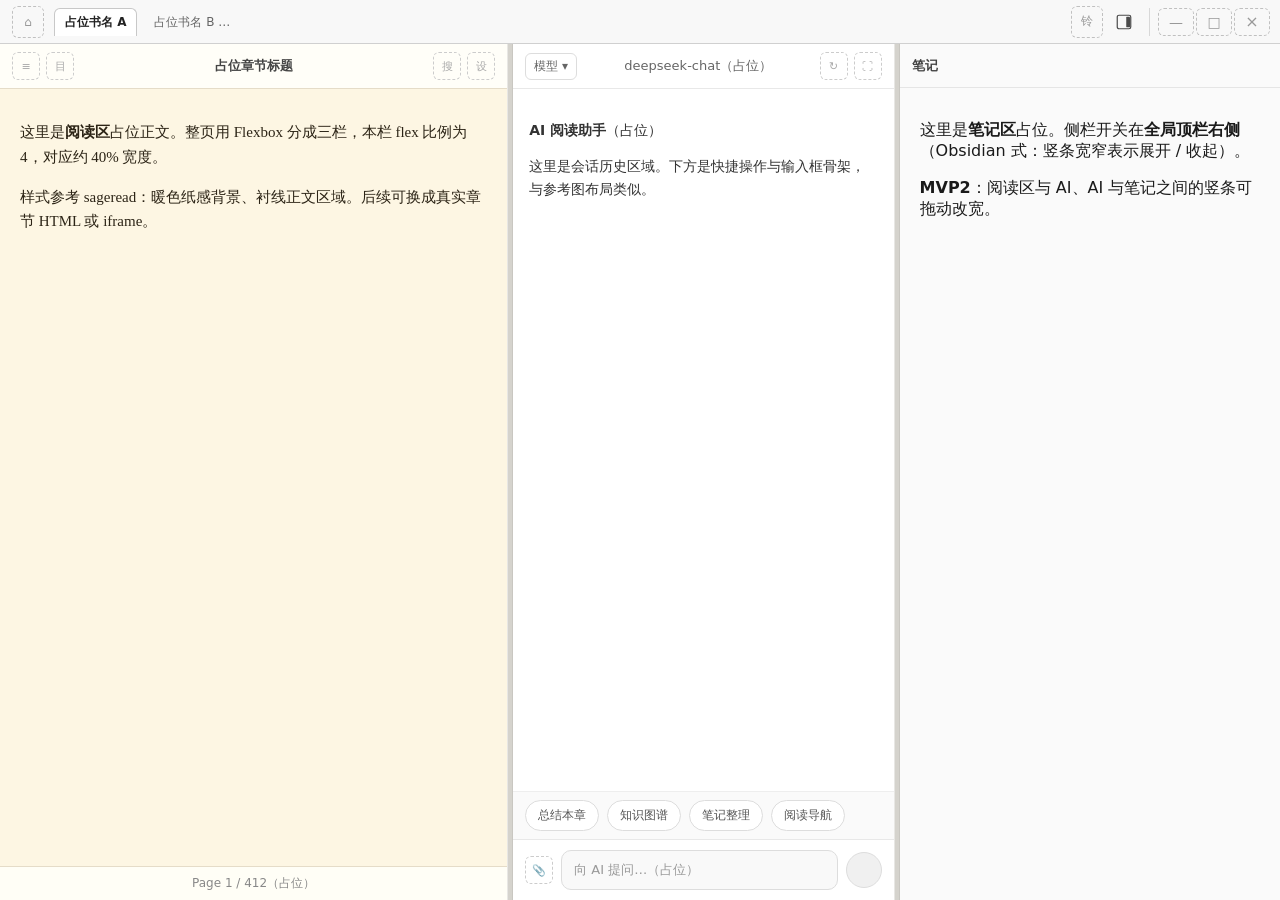
==== reader-layout/index.html @ 7794c961 "完成阅读器三栏布局 reader-layout（含笔记区收缩+三栏布局拖拽调整栏宽功能）" ====
<!doctype html>
<html lang="zh-CN">
<head>
  <meta charset="UTF-8">
  <meta name="viewport" content="width=device-width, initial-scale=1">
  <title>阅读器布局 · MVP2</title>
  <link rel="stylesheet" href="style.css">
</head>
<body>
  <header class="app-topbar" role="banner">
    <div class="app-topbar__left">
      <span class="app-topbar__icon-slot" title="回首页（占位）">⌂</span>
      <nav class="app-topbar__tabs" aria-label="书籍标签（占位）">
        <span class="app-topbar__tab app-topbar__tab--active">占位书名 A</span>
        <span class="app-topbar__tab">占位书名 B …</span>
      </nav>
    </div>
    <div class="app-topbar__right">
      <span class="app-topbar__icon-slot" title="通知（占位）">铃</span>
      <button
        type="button"
        class="topbar-icon-btn topbar-notes-toggle"
        id="btnNotesToggle"
        aria-expanded="true"
        aria-controls="notesPanel"
        aria-label="收起笔记区"
        title="切换笔记侧栏"
      >
        <svg class="notes-toggle-svg" viewBox="0 0 18 18" width="18" height="18" aria-hidden="true">
          <rect class="notes-toggle-frame" x="2.25" y="2.25" width="13.5" height="13.5" rx="1.75" />
          <rect class="notes-toggle-bar" x="11.25" y="3.75" width="3.75" height="10.5" rx="0.45" />
        </svg>
      </button>
      <span class="app-topbar__win" aria-hidden="true">
        <span class="app-topbar__icon-slot app-topbar__icon-slot--win" title="最小化（占位）">—</span>
        <span class="app-topbar__icon-slot app-topbar__icon-slot--win" title="最大化（占位）">□</span>
        <span class="app-topbar__icon-slot app-topbar__icon-slot--win app-topbar__icon-slot--close" title="关闭（占位）">×</span>
      </span>
    </div>
  </header>

  <div class="reader-shell" id="readerShell">
    <section class="panel panel--reader" id="panelReader" aria-label="阅读区">
      <header class="panel__toolbar">
        <div class="toolbar__icons" aria-hidden="true">
          <span class="toolbar__icon-slot">≡</span>
          <span class="toolbar__icon-slot">目</span>
        </div>
        <span class="toolbar__title">占位章节标题</span>
        <div class="toolbar__actions">
          <span class="toolbar__icon-slot">搜</span>
          <span class="toolbar__icon-slot">设</span>
        </div>
      </header>
      <div class="panel__body">
        <p>这里是<strong>阅读区</strong>占位正文。整页用 Flexbox 分成三栏，本栏 flex 比例为 4，对应约 40% 宽度。</p>
        <p>样式参考 sageread：暖色纸感背景、衬线正文区域。后续可换成真实章节 HTML 或 iframe。</p>
      </div>
      <footer class="panel__footer">Page 1 / 412（占位）</footer>
    </section>

    <div
      class="split-gutter"
      id="gutterReaderAi"
      role="separator"
      aria-orientation="vertical"
      aria-label="拖动调整阅读区与 AI 区宽度"
      title="拖动调整阅读区与 AI 区宽度"
    ></div>

    <section class="panel panel--ai" id="panelAi" aria-label="AI 问答区">
      <header class="panel__toolbar">
        <span class="ai-model-badge">模型 ▾</span>
        <span class="toolbar__title toolbar__title--muted">deepseek-chat（占位）</span>
        <div class="toolbar__actions">
          <span class="toolbar__icon-slot">↻</span>
          <span class="toolbar__icon-slot">⛶</span>
        </div>
      </header>
      <div class="ai-chat">
        <p><strong>AI 阅读助手</strong>（占位）</p>
        <p>这里是会话历史区域。下方是快捷操作与输入框骨架，与参考图布局类似。</p>
      </div>
      <div class="ai-quick-row">
        <span class="ai-pill">总结本章</span>
        <span class="ai-pill">知识图谱</span>
        <span class="ai-pill">笔记整理</span>
        <span class="ai-pill">阅读导航</span>
      </div>
      <div class="ai-input-row">
        <span class="toolbar__icon-slot ai-input-row__clip">📎</span>
        <div class="ai-input-fake">向 AI 提问…（占位）</div>
        <div class="ai-send-fake" title="发送（占位）"></div>
      </div>
    </section>

    <div
      class="split-gutter"
      id="gutterAiNotes"
      role="separator"
      aria-orientation="vertical"
      aria-label="拖动调整 AI 区与笔记区宽度"
      title="拖动调整 AI 区与笔记区宽度"
    ></div>

    <section class="panel panel--notes" id="notesPanel" aria-label="笔记区">
      <header class="panel__toolbar">
        <span class="toolbar__title toolbar__title--left">笔记</span>
      </header>
      <div class="panel__body">
        <p>这里是<strong>笔记区</strong>占位。侧栏开关在<strong>全局顶栏右侧</strong>（Obsidian 式：竖条宽窄表示展开 / 收起）。</p>
        <p><strong>MVP2</strong>：阅读区与 AI、AI 与笔记之间的竖条可拖动改宽。</p>
      </div>
    </section>
  </div>

  <script>
    (function () {
      var GUTTER = 6;
      var MIN_R = 200;
      var MIN_A = 180;
      var MIN_N = 180;

      var body = document.body;
      var shell = document.getElementById("readerShell");
      var elReader = document.getElementById("panelReader");
      var elAi = document.getElementById("panelAi");
      var elNotes = document.getElementById("notesPanel");
      var g0 = document.getElementById("gutterReaderAi");
      var g1 = document.getElementById("gutterAiNotes");
      var btn = document.getElementById("btnNotesToggle");

      var f = [0.4, 0.3, 0.3];
      var drag = null;

      function notesCollapsed() {
        return body.classList.contains("notes-collapsed");
      }

      function clamp(v, lo, hi) {
        return Math.min(hi, Math.max(lo, v));
      }

      function usableWidth() {
        if (!shell) return 0;
        var g = notesCollapsed() ? 1 : 2;
        return Math.max(0, shell.clientWidth - g * GUTTER);
      }

      function layoutExpanded(u) {
        var s = f[0] + f[1] + f[2];
        if (s <= 0) s = 1;
        var wR = (u * f[0]) / s;
        var wA = (u * f[1]) / s;
        var wN = (u * f[2]) / s;
        wR = clamp(wR, MIN_R, u - MIN_A - MIN_N);
        wN = clamp(wN, MIN_N, u - MIN_R - MIN_A);
        wA = u - wR - wN;
        if (wA < MIN_A) {
          wA = MIN_A;
          var rem = u - wA;
          var sumRF = f[0] + f[2];
          var r = sumRF > 0 ? f[0] / sumRF : 0.5;
          wR = rem * r;
          wN = rem - wR;
          wR = clamp(wR, MIN_R, rem - MIN_N);
          wN = rem - wR;
        }
        f[0] = wR / u;
        f[1] = wA / u;
        f[2] = wN / u;
        elReader.style.flex = "0 0 " + wR + "px";
        elAi.style.flex = "0 0 " + wA + "px";
        elNotes.style.flex = "0 0 " + wN + "px";
        elNotes.style.minWidth = "";
      }

      function layout() {
        if (!shell || !elReader || !elAi || !elNotes) return;
        var u = usableWidth();
        if (u <= 0) return;

        if (g0) g0.style.flex = "0 0 " + GUTTER + "px";

        if (notesCollapsed()) {
          if (g1) {
            g1.style.display = "none";
            g1.style.flex = "0 0 0px";
          }
          elNotes.style.minWidth = "0";
          var sum = f[0] + f[1];
          var fr = sum > 0 ? f[0] / sum : 4 / 7;
          var wR = u * fr;
          var wA = u - wR;
          wR = clamp(wR, MIN_R, u - MIN_A);
          wA = u - wR;
          f[0] = wR / u;
          f[1] = wA / u;
          elReader.style.flex = "0 0 " + wR + "px";
          elAi.style.flex = "0 0 " + wA + "px";
          elNotes.style.flex = "0 0 0px";
        } else {
          if (g1) g1.style.display = "";
          if (g1) g1.style.flex = "0 0 " + GUTTER + "px";
          layoutExpanded(u);
        }
      }

      function setCollapsed(collapsed) {
        body.classList.toggle("notes-collapsed", collapsed);
        if (btn) {
          btn.setAttribute("aria-expanded", collapsed ? "false" : "true");
          btn.setAttribute("aria-label", collapsed ? "展开笔记区" : "收起笔记区");
          btn.title = collapsed ? "展开笔记侧栏" : "收起笔记侧栏";
        }
        layout();
      }

      function startDrag(which, e) {
        if (which === 1 && notesCollapsed()) return;
        e.preventDefault();
        var u = usableWidth();
        var wR = elReader.getBoundingClientRect().width;
        var wA = elAi.getBoundingClientRect().width;
        var wN = notesCollapsed() ? 0 : elNotes.getBoundingClientRect().width;
        drag = {
          which: which,
          startX: e.clientX,
          u: u,
          collapsed: notesCollapsed(),
          wR: wR,
          wA: wA,
          wN: wN
        };
        body.classList.add("is-resizing");
      }

      function onMove(e) {
        if (!drag) return;
        var dx = e.clientX - drag.startX;
        var u = usableWidth();

        if (drag.collapsed) {
          var wR = drag.wR + dx;
          wR = clamp(wR, MIN_R, u - MIN_A);
          var wA = u - wR;
          f[0] = wR / u;
          f[1] = wA / u;
          elReader.style.flex = "0 0 " + wR + "px";
          elAi.style.flex = "0 0 " + wA + "px";
        } else if (drag.which === 0) {
          var wR2 = drag.wR + dx;
          wR2 = clamp(wR2, MIN_R, u - MIN_A - drag.wN);
          var wA2 = u - drag.wN - wR2;
          f[0] = wR2 / u;
          f[1] = wA2 / u;
          f[2] = drag.wN / u;
          elReader.style.flex = "0 0 " + wR2 + "px";
          elAi.style.flex = "0 0 " + wA2 + "px";
          elNotes.style.flex = "0 0 " + drag.wN + "px";
        } else {
          var wA3 = drag.wA + dx;
          wA3 = clamp(wA3, MIN_A, u - drag.wR - MIN_N);
          var wN3 = u - drag.wR - wA3;
          f[0] = drag.wR / u;
          f[1] = wA3 / u;
          f[2] = wN3 / u;
          elReader.style.flex = "0 0 " + drag.wR + "px";
          elAi.style.flex = "0 0 " + wA3 + "px";
          elNotes.style.flex = "0 0 " + wN3 + "px";
        }
      }

      function endDrag() {
        if (!drag) return;
        drag = null;
        body.classList.remove("is-resizing");
        layout();
      }

      if (btn) {
        btn.addEventListener("click", function () {
          setCollapsed(!notesCollapsed());
        });
      }

      if (g0) g0.addEventListener("mousedown", function (e) {
        startDrag(0, e);
      });
      if (g1) {
        g1.addEventListener("mousedown", function (e) {
          startDrag(1, e);
        });
      }

      document.addEventListener("mousemove", onMove);
      document.addEventListener("mouseup", endDrag);
      window.addEventListener("resize", layout);

      layout();
    })();
  </script>
</body>
</html>
---- reader-layout/style.css ----
/* reader-layout MVP2：三栏骨架 + 全局顶栏 + 可拖拽分栏 */

html {
  box-sizing: border-box;
}

*,
*::before,
*::after {
  box-sizing: inherit;
}

body {
  margin: 0;
  min-height: 100vh;
  display: flex;
  flex-direction: column;
  font-family: system-ui, -apple-system, "Segoe UI", Roboto, "PingFang SC", "Microsoft YaHei", sans-serif;
  color: #1a1a1a;
  background: #e8e6e1;
}

/* 占位全局顶栏：换书、首页、窗口控制、笔记侧栏开关 */
.app-topbar {
  flex-shrink: 0;
  display: flex;
  align-items: center;
  justify-content: space-between;
  gap: 12px;
  min-height: 44px;
  padding: 0 10px 0 12px;
  background: #f8f8f8;
  border-bottom: 1px solid #d0d0d0;
  font-size: 13px;
}

.app-topbar__left {
  display: flex;
  align-items: center;
  gap: 10px;
  min-width: 0;
  flex: 1;
}

.app-topbar__tabs {
  display: flex;
  align-items: center;
  gap: 6px;
  min-width: 0;
  overflow: hidden;
}

.app-topbar__tab {
  flex-shrink: 0;
  max-width: 160px;
  overflow: hidden;
  text-overflow: ellipsis;
  white-space: nowrap;
  padding: 5px 10px;
  border-radius: 6px 6px 0 0;
  border: 1px solid transparent;
  border-bottom: none;
  color: #666;
  background: transparent;
  font-size: 12px;
}

.app-topbar__tab--active {
  color: #222;
  background: #fff;
  border-color: #c8c8c8;
  font-weight: 600;
}

.app-topbar__right {
  display: flex;
  align-items: center;
  gap: 4px;
  flex-shrink: 0;
}

.app-topbar__win {
  display: flex;
  align-items: center;
  gap: 2px;
  margin-left: 4px;
  padding-left: 8px;
  border-left: 1px solid #d8d8d8;
}

.app-topbar__icon-slot {
  width: 32px;
  height: 32px;
  border-radius: 6px;
  border: 1px dashed #c0c0c0;
  display: flex;
  align-items: center;
  justify-content: center;
  font-size: 12px;
  color: #999;
  flex-shrink: 0;
}

.app-topbar__icon-slot--win {
  width: 36px;
  height: 28px;
  font-size: 14px;
}

.app-topbar__icon-slot--close {
  font-size: 16px;
}

/* 顶栏右侧：笔记侧栏切换（Obsidian 式方框 + 右竖条，宽窄表示状态） */
.topbar-icon-btn {
  display: flex;
  align-items: center;
  justify-content: center;
  width: 34px;
  height: 34px;
  padding: 0;
  border: none;
  border-radius: 6px;
  background: transparent;
  color: #4a4a4a;
  cursor: pointer;
}

.topbar-icon-btn:hover {
  background: rgba(0, 0, 0, 0.06);
}

.topbar-notes-toggle .notes-toggle-frame {
  fill: none;
  stroke: currentColor;
  stroke-width: 1.2;
}

.topbar-notes-toggle .notes-toggle-bar {
  fill: currentColor;
  transform-box: fill-box;
  transform-origin: 100% 50%;
  transition: transform 0.16s ease;
}

body.notes-collapsed .topbar-notes-toggle .notes-toggle-bar {
  transform: scaleX(0.22);
}

.reader-shell {
  display: flex;
  flex: 1;
  min-height: 0;
  overflow: hidden;
}

.split-gutter {
  flex: 0 0 6px;
  flex-shrink: 0;
  align-self: stretch;
  cursor: col-resize;
  background: #d5d3cd;
  box-shadow:
    inset 1px 0 0 rgba(255, 255, 255, 0.45),
    inset -1px 0 0 rgba(0, 0, 0, 0.06);
}

.split-gutter:hover {
  background: #c4c2bb;
}

body.is-resizing {
  cursor: col-resize;
  user-select: none;
}

.panel {
  display: flex;
  flex-direction: column;
  min-height: 0;
  min-width: 0;
}

.panel--reader {
  flex: 0 0 40%;
  min-width: 200px;
  background: #fdf6e3;
}

.panel--reader .panel__toolbar {
  background: #fffef8;
  border-bottom: 1px solid #e5dcc8;
}

.panel--reader .panel__body {
  font-family: "Georgia", "Times New Roman", "Songti SC", serif;
  font-size: 15px;
  line-height: 1.65;
  color: #2c2416;
}

.panel--ai {
  flex: 0 0 30%;
  min-width: 180px;
  background: #fff;
}

.panel--ai .panel__toolbar {
  background: #fff;
  border-bottom: 1px solid #e8e8e8;
}

.panel--notes {
  flex: 0 0 30%;
  min-width: 180px;
  background: #fafafa;
}

.panel--notes .panel__toolbar {
  background: #fafafa;
  border-bottom: 1px solid #e5e5e5;
}

.panel__toolbar {
  flex-shrink: 0;
  display: flex;
  align-items: center;
  flex-wrap: nowrap;
  gap: 10px;
  padding: 8px 12px;
  font-size: 13px;
  /* 与 AI / 笔记栏对齐底部分隔线：统一顶栏行高 */
  min-height: 44px;
  box-sizing: border-box;
}

.toolbar__icons {
  display: flex;
  gap: 6px;
  color: #888;
}

.toolbar__icon-slot {
  width: 28px;
  height: 28px;
  border-radius: 6px;
  border: 1px dashed #ccc;
  display: flex;
  align-items: center;
  justify-content: center;
  font-size: 11px;
  color: #aaa;
}

.toolbar__title {
  flex: 1;
  text-align: center;
  font-weight: 600;
  color: #444;
  overflow: hidden;
  text-overflow: ellipsis;
  white-space: nowrap;
}

.toolbar__title--left {
  text-align: left;
}

.toolbar__title--muted {
  font-weight: 500;
  color: #666;
}

.toolbar__actions {
  display: flex;
  gap: 6px;
  align-items: center;
}

.ai-model-badge {
  font-size: 12px;
  color: #666;
  border: 1px solid #ddd;
  padding: 4px 8px;
  border-radius: 6px;
}

.panel__body {
  flex: 1;
  min-height: 0;
  overflow: auto;
  padding: 16px 20px;
}

.panel__footer {
  flex-shrink: 0;
  padding: 8px 12px;
  text-align: center;
  font-size: 12px;
  color: #888;
  border-top: 1px solid #e5dcc8;
  background: #fffef6;
}

.ai-chat {
  flex: 1;
  min-height: 0;
  overflow: auto;
  padding: 16px;
  font-size: 14px;
  line-height: 1.6;
  color: #333;
}

.ai-quick-row {
  flex-shrink: 0;
  display: flex;
  flex-wrap: wrap;
  gap: 8px;
  padding: 8px 12px;
  border-top: 1px solid #eee;
  background: #fafafa;
}

.ai-pill {
  padding: 6px 12px;
  border-radius: 999px;
  border: 1px solid #ddd;
  background: #fff;
  font-size: 12px;
  color: #555;
}

.ai-input-row {
  flex-shrink: 0;
  display: flex;
  align-items: center;
  gap: 8px;
  padding: 10px 12px;
  border-top: 1px solid #e8e8e8;
  background: #fff;
}

.ai-input-row__clip {
  flex-shrink: 0;
}

.ai-input-fake {
  flex: 1;
  height: 40px;
  border-radius: 10px;
  border: 1px solid #ddd;
  background: #f9f9f9;
  display: flex;
  align-items: center;
  padding: 0 12px;
  font-size: 13px;
  color: #999;
}

.ai-send-fake {
  width: 36px;
  height: 36px;
  border-radius: 50%;
  border: 1px solid #ddd;
  background: #f0f0f0;
  flex-shrink: 0;
}

body.notes-collapsed .panel--notes {
  min-width: 0;
  overflow: hidden;
  pointer-events: none;
  border: none;
}
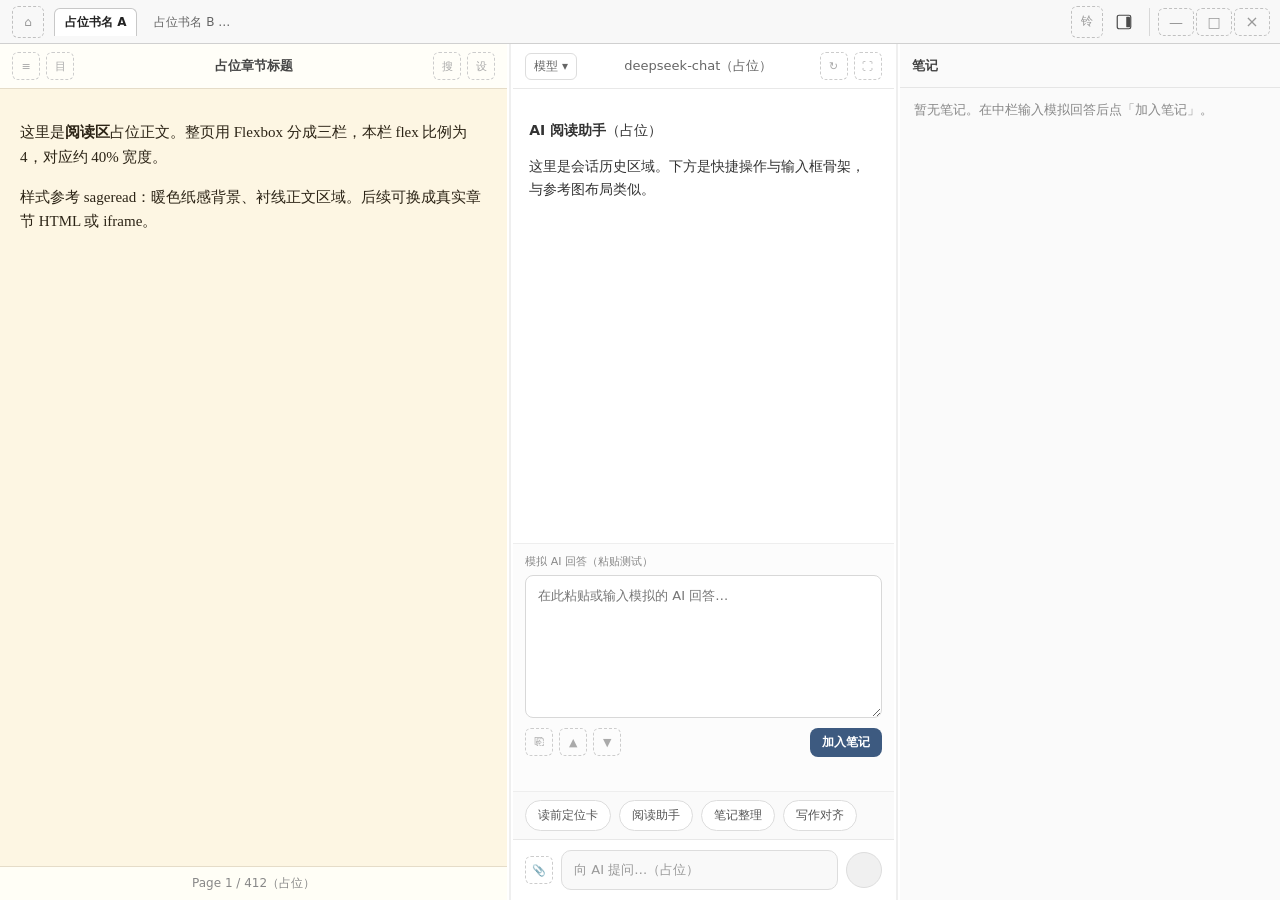
==== commit 0bc71624: "建立readerviewer，在reader-layout建立新的.js，实现ai回答加入笔记区的操作" ====
--- a/reader-layout/index.html
+++ b/reader-layout/index.html
@@ -81,11 +81,31 @@
         <p><strong>AI 阅读助手</strong>（占位）</p>
         <p>这里是会话历史区域。下方是快捷操作与输入框骨架，与参考图布局类似。</p>
       </div>
+      <div class="ai-mock-answer" id="aiMockAnswerWrap" aria-label="模拟 AI 回答">
+        <label class="ai-mock-answer__label" for="aiMockAnswer">模拟 AI 回答（粘贴测试）</label>
+        <textarea
+          id="aiMockAnswer"
+          class="ai-mock-answer__textarea"
+          rows="6"
+          placeholder="在此粘贴或输入模拟的 AI 回答…"
+          spellcheck="false"
+        ></textarea>
+        <div class="ai-mock-answer__status" id="aiSyncBadge" hidden>已同步到笔记</div>
+        <div class="ai-mock-actions" id="aiMockActions" hidden>
+          <div class="ai-mock-actions__icons" aria-hidden="true">
+            <span class="toolbar__icon-slot ai-mock-actions__icon" title="复制（占位）">⎘</span>
+            <span class="toolbar__icon-slot ai-mock-actions__icon" title="赞（占位）">▲</span>
+            <span class="toolbar__icon-slot ai-mock-actions__icon" title="踩（占位）">▼</span>
+          </div>
+          <button type="button" class="ai-mock-actions__add" id="btnAddNote">加入笔记</button>
+          <span class="ai-mock-hint" id="aiMockHint" role="status" aria-live="polite"></span>
+        </div>
+      </div>
       <div class="ai-quick-row">
-        <span class="ai-pill">总结本章</span>
-        <span class="ai-pill">知识图谱</span>
+        <span class="ai-pill">读前定位卡</span>
+        <span class="ai-pill">阅读助手</span>
         <span class="ai-pill">笔记整理</span>
-        <span class="ai-pill">阅读导航</span>
+        <span class="ai-pill">写作对齐</span>
       </div>
       <div class="ai-input-row">
         <span class="toolbar__icon-slot ai-input-row__clip">📎</span>
@@ -107,9 +127,8 @@
       <header class="panel__toolbar">
         <span class="toolbar__title toolbar__title--left">笔记</span>
       </header>
-      <div class="panel__body">
-        <p>这里是<strong>笔记区</strong>占位。侧栏开关在<strong>全局顶栏右侧</strong>（Obsidian 式：竖条宽窄表示展开 / 收起）。</p>
-        <p><strong>MVP2</strong>：阅读区与 AI、AI 与笔记之间的竖条可拖动改宽。</p>
+      <div class="panel__body panel__body--notes">
+        <div id="notesList" class="notes-list" aria-label="笔记列表"></div>
       </div>
     </section>
   </div>
@@ -300,5 +319,6 @@
       layout();
     })();
   </script>
+  <script src="script.js"></script>
 </body>
 </html>
--- a/reader-layout/style.css
+++ b/reader-layout/style.css
@@ -152,21 +152,30 @@
   flex: 1;
   min-height: 0;
   overflow: hidden;
-}
-
+  /* 与分栏同色底，避免透明 gutter 透出 body 的灰底（看起来像线两侧阴影） */
+  background-color: #fff;
+}
+
+/* 视觉 1px 发丝线（#e0e0e0），中间落笔；左右留空保证约 6px 命中区，与脚本 GUTTER 一致 */
 .split-gutter {
   flex: 0 0 6px;
   flex-shrink: 0;
   align-self: stretch;
+  position: relative;
   cursor: col-resize;
-  background: #d5d3cd;
-  box-shadow:
-    inset 1px 0 0 rgba(255, 255, 255, 0.45),
-    inset -1px 0 0 rgba(0, 0, 0, 0.06);
-}
-
-.split-gutter:hover {
-  background: #c4c2bb;
+  background: transparent;
+}
+
+.split-gutter::before {
+  content: "";
+  position: absolute;
+  left: 50%;
+  top: 0;
+  bottom: 0;
+  width: 1px;
+  transform: translateX(-0.5px);
+  background: #e0e0e0;
+  pointer-events: none;
 }
 
 body.is-resizing {
@@ -312,6 +321,212 @@
   color: #333;
 }
 
+/* 模拟 AI 回答 + 加入笔记 */
+.ai-mock-answer {
+  flex-shrink: 0;
+  padding: 10px 12px 12px;
+  border-top: 1px solid #eee;
+  background: #fcfcfc;
+}
+
+.ai-mock-answer__label {
+  display: block;
+  font-size: 11px;
+  color: #888;
+  margin-bottom: 6px;
+}
+
+.ai-mock-answer__textarea {
+  display: block;
+  width: 100%;
+  min-height: 120px;
+  resize: vertical;
+  padding: 10px 12px;
+  font: inherit;
+  font-size: 13px;
+  line-height: 1.55;
+  color: #222;
+  border: 1px solid #d8d8d8;
+  border-radius: 8px;
+  background: #fff;
+}
+
+.ai-mock-answer__textarea:focus {
+  outline: none;
+  border-color: #a8a8a8;
+  box-shadow: 0 0 0 2px rgba(0, 0, 0, 0.04);
+}
+
+.ai-mock-answer__status {
+  margin-top: 6px;
+  font-size: 11px;
+  font-weight: 600;
+  color: #2d6a4f;
+}
+
+.ai-mock-answer--synced .ai-mock-answer__textarea {
+  background: #f4faf6;
+  border-color: #b7d4c2;
+}
+
+.ai-mock-actions {
+  display: flex;
+  flex-wrap: wrap;
+  align-items: center;
+  gap: 8px 10px;
+  margin-top: 10px;
+}
+
+.ai-mock-actions__icons {
+  display: flex;
+  align-items: center;
+  gap: 6px;
+}
+
+.ai-mock-actions__icon {
+  width: 28px;
+  height: 28px;
+  font-size: 11px;
+}
+
+.ai-mock-actions__add {
+  margin-left: auto;
+  padding: 6px 12px;
+  font-size: 12px;
+  font-weight: 600;
+  color: #fff;
+  background: #3d5a80;
+  border: none;
+  border-radius: 8px;
+  cursor: pointer;
+}
+
+.ai-mock-actions__add:hover {
+  background: #354f6e;
+}
+
+.ai-mock-actions__add:focus-visible {
+  outline: 2px solid #3d5a80;
+  outline-offset: 2px;
+}
+
+.ai-mock-hint {
+  flex-basis: 100%;
+  font-size: 12px;
+  color: #b45309;
+  min-height: 1.2em;
+}
+
+.panel__body--notes {
+  display: flex;
+  flex-direction: column;
+  padding: 12px 14px;
+}
+
+.notes-list {
+  flex: 1;
+  min-height: 0;
+  overflow: auto;
+  display: flex;
+  flex-direction: column;
+  gap: 8px;
+}
+
+.notes-list__empty {
+  margin: 0;
+  font-size: 13px;
+  color: #888;
+  line-height: 1.5;
+}
+
+.note-card {
+  border: 1px solid #e0e0e0;
+  border-radius: 8px;
+  background: #fff;
+  overflow: hidden;
+}
+
+.note-card__head {
+  display: flex;
+  align-items: flex-start;
+  gap: 6px;
+  width: 100%;
+  padding: 10px 12px;
+  text-align: left;
+  font: inherit;
+  font-size: 13px;
+  font-weight: 600;
+  color: #222;
+  background: #fafafa;
+  border: none;
+  cursor: pointer;
+}
+
+/*
+ * 折叠箭头：与标题同色 #222，与笔记区整体一致。
+ * 几何：先画「向下」的等边三角（底 = 2×腰边），再旋转为向右，展开时再转回向下，形状一致。
+ */
+.note-card__chevron {
+  flex-shrink: 0;
+  width: 18px;
+  height: 18px;
+  margin-top: 1px;
+  display: flex;
+  align-items: center;
+  justify-content: center;
+  user-select: none;
+  color: #222;
+}
+
+.note-card__chevron::before {
+  content: "";
+  display: block;
+  width: 0;
+  height: 0;
+  border-style: solid;
+  /* 向下等边三角：底 8px（左右各 4px），高 = 4√3 px */
+  border-left: 4px solid transparent;
+  border-right: 4px solid transparent;
+  border-top: calc(4px * 1.732050808) solid currentColor;
+  border-bottom: 0;
+  /* 收起 = 指向右 */
+  transform: rotate(-90deg);
+  transform-origin: center;
+}
+
+.note-card--expanded .note-card__chevron::before {
+  transform: rotate(0deg);
+}
+
+.note-card__title-text {
+  min-width: 0;
+  flex: 1;
+  overflow: hidden;
+  text-overflow: ellipsis;
+  white-space: nowrap;
+  text-align: left;
+  font-weight: 600;
+}
+
+.note-card__head:hover {
+  background: #f0f0f0;
+}
+
+.note-card__head:focus-visible {
+  outline: 2px solid #3d5a80;
+  outline-offset: -2px;
+}
+
+.note-card__body {
+  padding: 10px 12px 12px;
+  font-size: 13px;
+  line-height: 1.55;
+  color: #333;
+  white-space: pre-wrap;
+  word-break: break-word;
+  border-top: 1px solid #eee;
+}
+
 .ai-quick-row {
   flex-shrink: 0;
   display: flex;
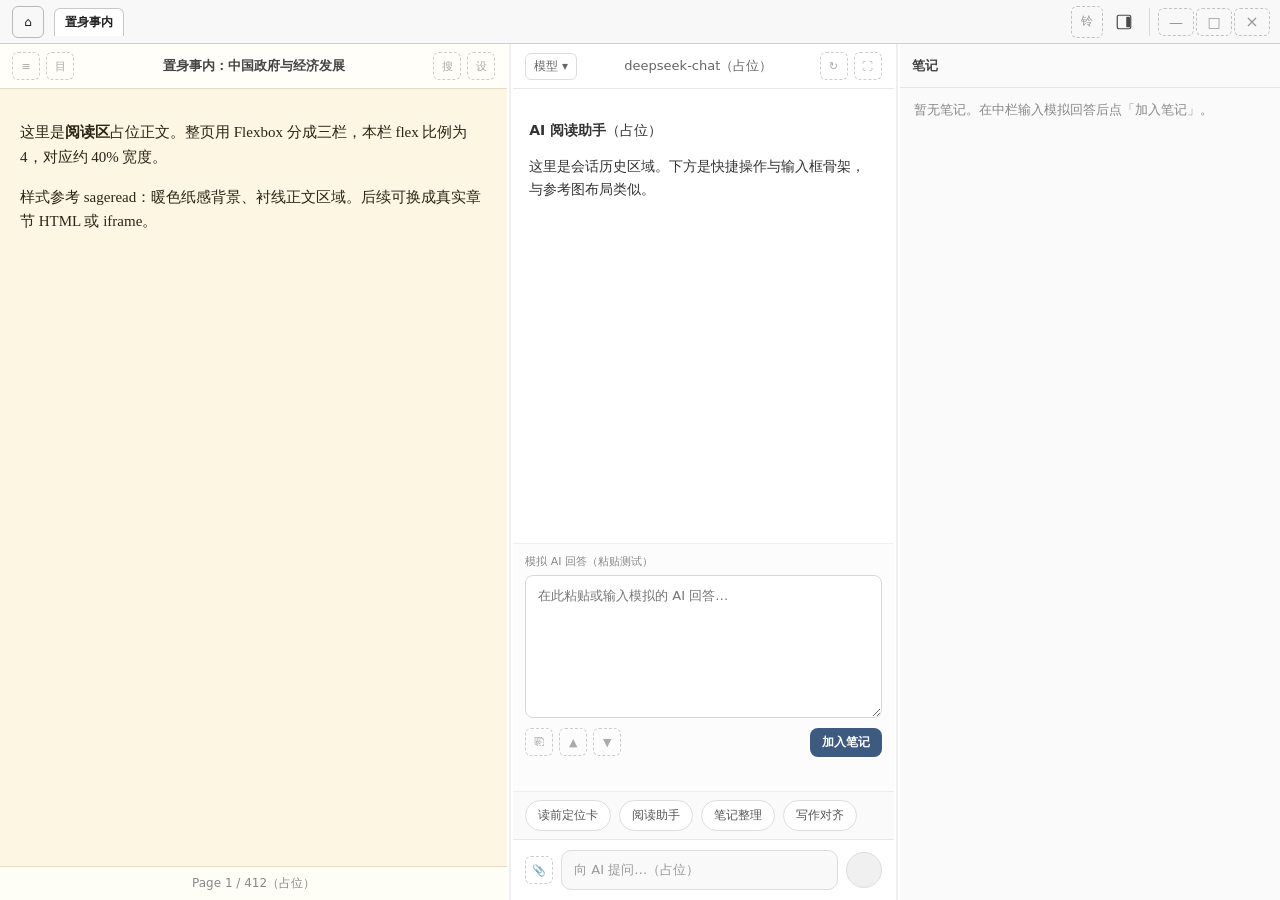
==== commit 0ccd0b45: "feat(reader-layout): bookshelf home with 3 books and per-book note store (MVP1) Co-authored-by: Curs" ====
--- a/reader-layout/index.html
+++ b/reader-layout/index.html
@@ -3,16 +3,15 @@
 <head>
   <meta charset="UTF-8">
   <meta name="viewport" content="width=device-width, initial-scale=1">
-  <title>阅读器布局 · MVP2</title>
+  <title>阅读器 · 三栏</title>
   <link rel="stylesheet" href="style.css">
 </head>
 <body>
   <header class="app-topbar" role="banner">
     <div class="app-topbar__left">
-      <span class="app-topbar__icon-slot" title="回首页（占位）">⌂</span>
-      <nav class="app-topbar__tabs" aria-label="书籍标签（占位）">
-        <span class="app-topbar__tab app-topbar__tab--active">占位书名 A</span>
-        <span class="app-topbar__tab">占位书名 B …</span>
+      <a class="app-topbar__icon-slot app-topbar__home-link" href="home.html" title="回书架首页">⌂</a>
+      <nav class="app-topbar__tabs" aria-label="当前书籍">
+        <span class="app-topbar__tab app-topbar__tab--active" id="topbarCurrentBookTitle">…</span>
       </nav>
     </div>
     <div class="app-topbar__right">
@@ -46,7 +45,7 @@
           <span class="toolbar__icon-slot">≡</span>
           <span class="toolbar__icon-slot">目</span>
         </div>
-        <span class="toolbar__title">占位章节标题</span>
+        <span class="toolbar__title" id="readerToolbarTitle">阅读区</span>
         <div class="toolbar__actions">
           <span class="toolbar__icon-slot">搜</span>
           <span class="toolbar__icon-slot">设</span>
--- a/reader-layout/style.css
+++ b/reader-layout/style.css
@@ -109,6 +109,18 @@
 
 .app-topbar__icon-slot--close {
   font-size: 16px;
+}
+
+/* 顶栏：回书架 */
+.app-topbar__home-link {
+  text-decoration: none;
+  color: inherit;
+  border-style: solid;
+  border-color: #b8b8b8;
+}
+
+.app-topbar__home-link:hover {
+  background: #f0f0f0;
 }
 
 /* 顶栏右侧：笔记侧栏切换（Obsidian 式方框 + 右竖条，宽窄表示状态） */
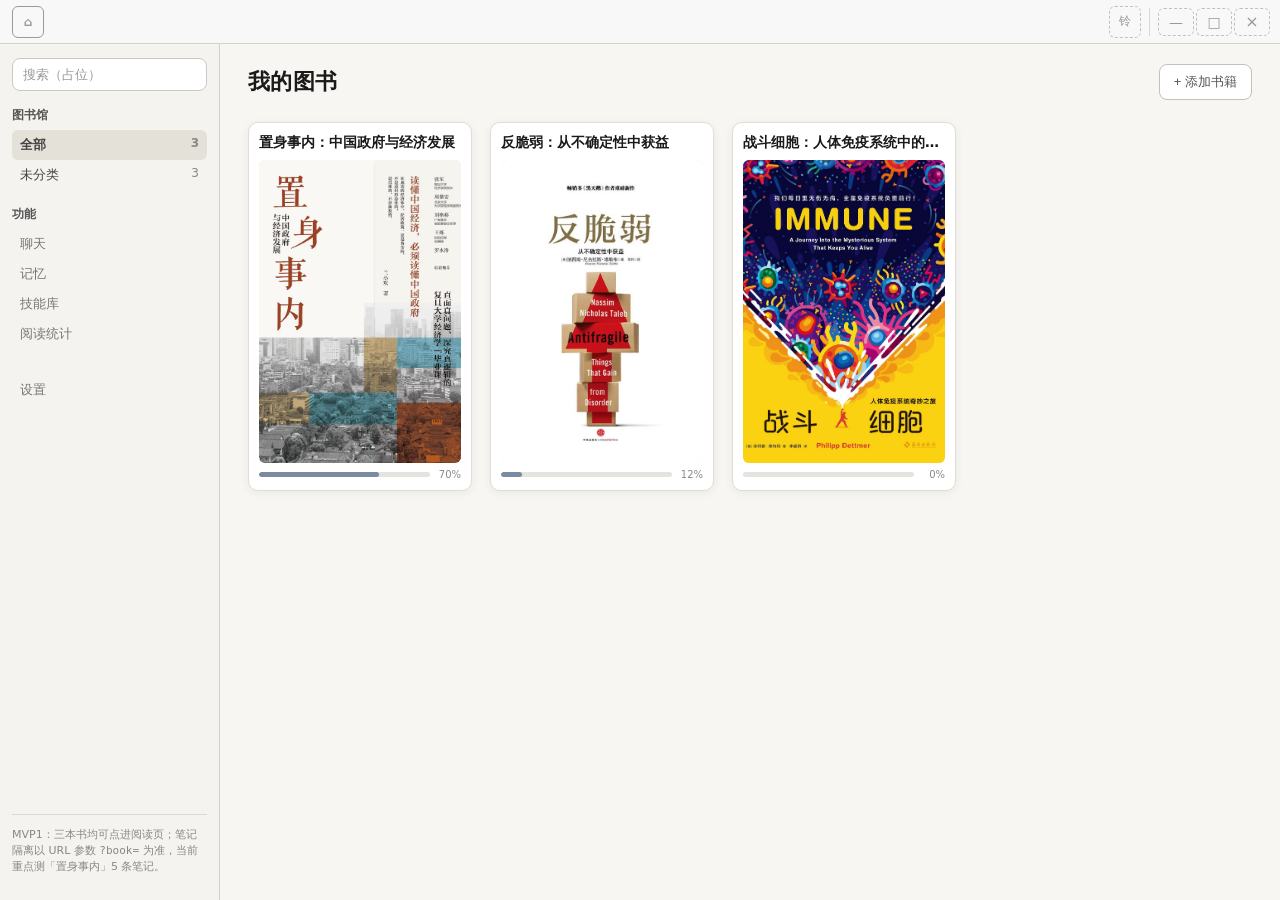
==== commit c979493b: "feat(reader-layout): MOCK_BOOKS 3x5 blocks, seed if empty, shelf from same data Co-authored-by: Curs" ====
--- a/reader-layout/index.html
+++ b/reader-layout/index.html
@@ -318,6 +318,7 @@
       layout();
     })();
   </script>
+  <script src="mock-books.js"></script>
   <script src="script.js"></script>
 </body>
 </html>
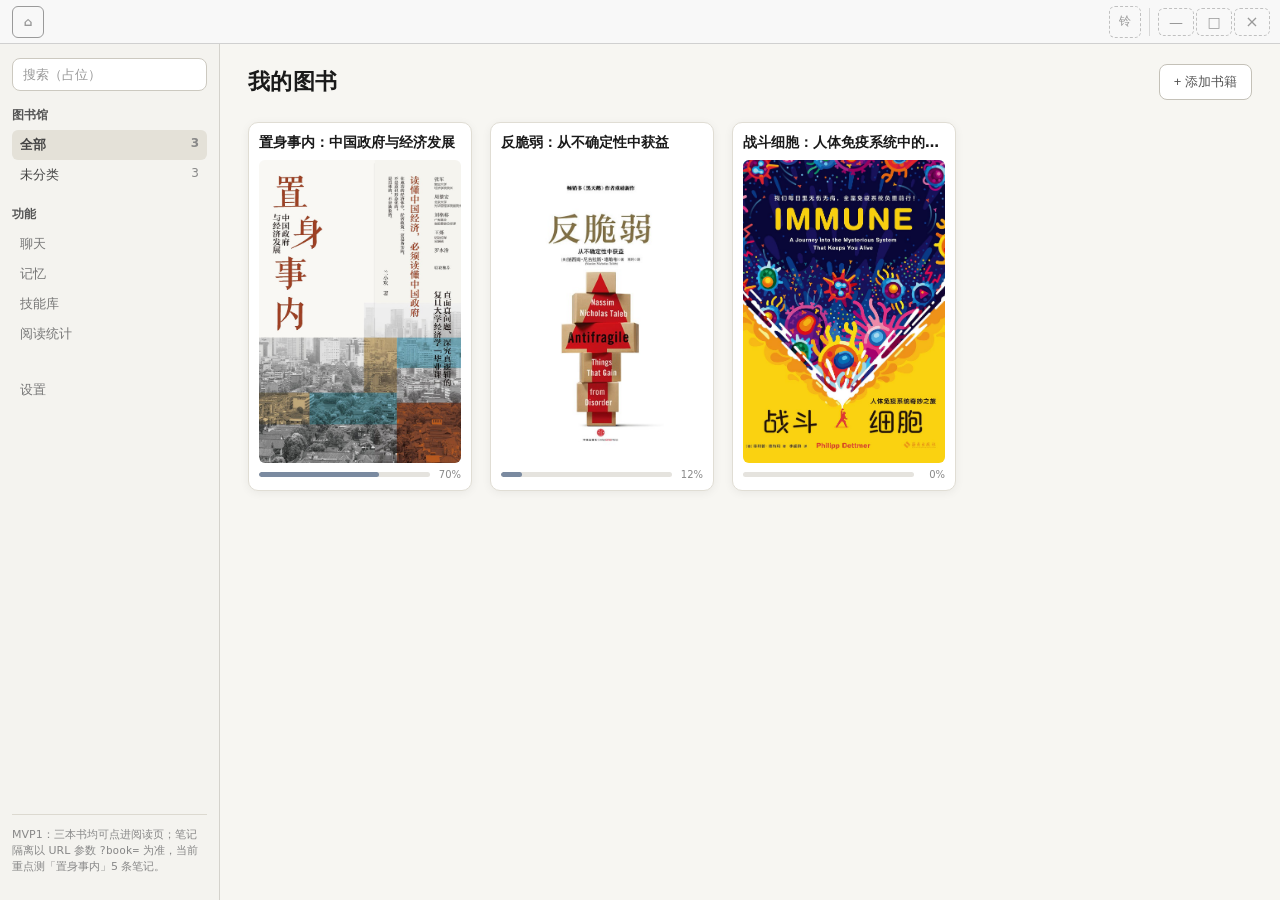
==== commit 67c534b5: "新增导出 Markdown功能按钮、三栏收展、分栏比例修复" ====
--- a/reader-layout/index.html
+++ b/reader-layout/index.html
@@ -16,6 +16,34 @@
     </div>
     <div class="app-topbar__right">
       <span class="app-topbar__icon-slot" title="通知（占位）">铃</span>
+      <button
+        type="button"
+        class="topbar-icon-btn topbar-reader-toggle"
+        id="btnReaderToggle"
+        aria-expanded="true"
+        aria-controls="panelReader"
+        aria-label="收起阅读区"
+        title="切换阅读区"
+      >
+        <svg class="reader-toggle-svg" viewBox="0 0 18 18" width="18" height="18" aria-hidden="true">
+          <rect class="reader-toggle-frame" x="2.25" y="2.25" width="13.5" height="13.5" rx="1.75" />
+          <rect class="reader-toggle-bar" x="2.25" y="3.75" width="3.75" height="10.5" rx="0.45" />
+        </svg>
+      </button>
+      <button
+        type="button"
+        class="topbar-icon-btn topbar-ai-toggle"
+        id="btnAiToggle"
+        aria-expanded="true"
+        aria-controls="panelAi"
+        aria-label="收起 AI 问答区"
+        title="切换 AI 问答区"
+      >
+        <svg class="ai-toggle-svg" viewBox="0 0 18 18" width="18" height="18" aria-hidden="true">
+          <rect class="ai-toggle-frame" x="2.25" y="2.25" width="13.5" height="13.5" rx="1.75" />
+          <rect class="ai-toggle-bar" x="7.125" y="3.75" width="3.75" height="10.5" rx="0.45" />
+        </svg>
+      </button>
       <button
         type="button"
         class="topbar-icon-btn topbar-notes-toggle"
@@ -96,7 +124,7 @@
             <span class="toolbar__icon-slot ai-mock-actions__icon" title="赞（占位）">▲</span>
             <span class="toolbar__icon-slot ai-mock-actions__icon" title="踩（占位）">▼</span>
           </div>
-          <button type="button" class="ai-mock-actions__add" id="btnAddNote">加入笔记</button>
+          <button type="button" class="reader-btn--primary ai-mock-actions__add" id="btnAddNote">加入笔记</button>
           <span class="ai-mock-hint" id="aiMockHint" role="status" aria-live="polite"></span>
         </div>
       </div>
@@ -125,11 +153,42 @@
     <section class="panel panel--notes" id="notesPanel" aria-label="笔记区">
       <header class="panel__toolbar">
         <span class="toolbar__title toolbar__title--left">笔记</span>
+        <div class="toolbar__actions">
+          <button type="button" class="reader-btn--primary notes-toolbar-export" id="btnExportMarkdown" title="导出当前书的笔记为 Markdown">
+            导出
+          </button>
+        </div>
       </header>
       <div class="panel__body panel__body--notes">
         <div id="notesList" class="notes-list" aria-label="笔记列表"></div>
       </div>
     </section>
+  </div>
+
+  <div id="exportMarkdownModal" class="export-md-modal" hidden>
+    <div class="export-md-modal__backdrop" tabindex="-1" aria-hidden="true"></div>
+    <div
+      class="export-md-modal__dialog"
+      role="dialog"
+      aria-modal="true"
+      aria-labelledby="exportMdModalTitle"
+    >
+      <div class="export-md-modal__head">
+        <h2 id="exportMdModalTitle" class="export-md-modal__title">导出 Markdown</h2>
+        <button type="button" class="export-md-modal__close" id="btnExportModalClose" aria-label="关闭">
+          ×
+        </button>
+      </div>
+      <p class="export-md-modal__hint">请全选下方文本（Ctrl+A 或 ⌘+A）并复制，粘贴到 Obsidian 测试库等编辑器中。</p>
+      <textarea
+        id="exportMarkdownTextarea"
+        class="export-md-modal__textarea"
+        readonly
+        rows="18"
+        spellcheck="false"
+        aria-label="导出的 Markdown 全文"
+      ></textarea>
+    </div>
   </div>
 
   <script>
@@ -146,26 +205,90 @@
       var elNotes = document.getElementById("notesPanel");
       var g0 = document.getElementById("gutterReaderAi");
       var g1 = document.getElementById("gutterAiNotes");
-      var btn = document.getElementById("btnNotesToggle");
+      var btnReader = document.getElementById("btnReaderToggle");
+      var btnAi = document.getElementById("btnAiToggle");
+      var btnNotes = document.getElementById("btnNotesToggle");
 
       var f = [0.4, 0.3, 0.3];
       var drag = null;
 
+      function readerCollapsed() {
+        return body.classList.contains("reader-collapsed");
+      }
+
+      function aiCollapsed() {
+        return body.classList.contains("ai-collapsed");
+      }
+
       function notesCollapsed() {
         return body.classList.contains("notes-collapsed");
       }
 
+      function panelOpenReader() {
+        return !readerCollapsed();
+      }
+
+      function panelOpenAi() {
+        return !aiCollapsed();
+      }
+
+      function panelOpenNotes() {
+        return !notesCollapsed();
+      }
+
+      function gutter0Visible() {
+        var r = panelOpenReader();
+        var a = panelOpenAi();
+        var n = panelOpenNotes();
+        if (!r) return false;
+        if (a) return true;
+        return n;
+      }
+
+      function gutter1Visible() {
+        var a = panelOpenAi();
+        var n = panelOpenNotes();
+        return a && n;
+      }
+
       function clamp(v, lo, hi) {
         return Math.min(hi, Math.max(lo, v));
       }
 
+      /** 两栏分宽时若某一侧比例为 0（刚从单栏状态过来），避免另一侧吃满整宽、这一侧只剩 MIN */
+      function normalizePairRA() {
+        if (f[0] <= 1e-6 || f[1] <= 1e-6 || f[0] + f[1] <= 1e-6) {
+          f[0] = 0.5;
+          f[1] = 0.5;
+        }
+      }
+
+      function normalizePairRN() {
+        if (f[0] <= 1e-6 || f[2] <= 1e-6 || f[0] + f[2] <= 1e-6) {
+          f[0] = 0.5;
+          f[2] = 0.5;
+        }
+      }
+
+      function normalizePairAN() {
+        if (f[1] <= 1e-6 || f[2] <= 1e-6 || f[1] + f[2] <= 1e-6) {
+          f[1] = 0.5;
+          f[2] = 0.5;
+        }
+      }
+
       function usableWidth() {
         if (!shell) return 0;
-        var g = notesCollapsed() ? 1 : 2;
-        return Math.max(0, shell.clientWidth - g * GUTTER);
+        var n = 0;
+        if (gutter0Visible()) n++;
+        if (gutter1Visible()) n++;
+        return Math.max(0, shell.clientWidth - n * GUTTER);
       }
 
       function layoutExpanded(u) {
+        elReader.style.minWidth = "";
+        elAi.style.minWidth = "";
+        elNotes.style.minWidth = "";
         var s = f[0] + f[1] + f[2];
         if (s <= 0) s = 1;
         var wR = (u * f[0]) / s;
@@ -190,7 +313,31 @@
         elReader.style.flex = "0 0 " + wR + "px";
         elAi.style.flex = "0 0 " + wA + "px";
         elNotes.style.flex = "0 0 " + wN + "px";
-        elNotes.style.minWidth = "";
+      }
+
+      function applyGutters() {
+        var g0v = gutter0Visible();
+        var g1v = gutter1Visible();
+        if (g0) {
+          g0.style.display = g0v ? "" : "none";
+          g0.style.flex = g0v ? "0 0 " + GUTTER + "px" : "0 0 0px";
+          if (g0v) {
+            if (panelOpenAi() && panelOpenNotes()) {
+              g0.setAttribute("aria-label", "拖动调整阅读区与 AI 区宽度");
+              g0.title = "拖动调整阅读区与 AI 区宽度";
+            } else if (!panelOpenAi() && panelOpenNotes()) {
+              g0.setAttribute("aria-label", "拖动调整阅读区与笔记区宽度");
+              g0.title = "拖动调整阅读区与笔记区宽度";
+            } else {
+              g0.setAttribute("aria-label", "拖动调整阅读区与 AI 区宽度");
+              g0.title = "拖动调整阅读区与 AI 区宽度";
+            }
+          }
+        }
+        if (g1) {
+          g1.style.display = g1v ? "" : "none";
+          g1.style.flex = g1v ? "0 0 " + GUTTER + "px" : "0 0 0px";
+        }
       }
 
       function layout() {
@@ -198,58 +345,205 @@
         var u = usableWidth();
         if (u <= 0) return;
 
-        if (g0) g0.style.flex = "0 0 " + GUTTER + "px";
-
-        if (notesCollapsed()) {
-          if (g1) {
-            g1.style.display = "none";
-            g1.style.flex = "0 0 0px";
+        var r = panelOpenReader();
+        var a = panelOpenAi();
+        var n = panelOpenNotes();
+
+        elReader.style.minWidth = "";
+        elAi.style.minWidth = "";
+        elNotes.style.minWidth = "";
+
+        applyGutters();
+
+        if (r && a && n) {
+          if (f[0] <= 1e-6 || f[1] <= 1e-6 || f[2] <= 1e-6) {
+            f[0] = 0.4;
+            f[1] = 0.3;
+            f[2] = 0.3;
           }
+          layoutExpanded(u);
+          return;
+        }
+
+        if (r && a && !n) {
           elNotes.style.minWidth = "0";
-          var sum = f[0] + f[1];
-          var fr = sum > 0 ? f[0] / sum : 4 / 7;
+          normalizePairRA();
+          var sumRA = f[0] + f[1];
+          var fr = sumRA > 0 ? f[0] / sumRA : 4 / 7;
           var wR = u * fr;
           var wA = u - wR;
           wR = clamp(wR, MIN_R, u - MIN_A);
           wA = u - wR;
           f[0] = wR / u;
           f[1] = wA / u;
+          f[2] = 0;
           elReader.style.flex = "0 0 " + wR + "px";
           elAi.style.flex = "0 0 " + wA + "px";
           elNotes.style.flex = "0 0 0px";
+          return;
+        }
+
+        if (r && !a && n) {
+          elAi.style.minWidth = "0";
+          normalizePairRN();
+          var sumRN = f[0] + f[2];
+          if (sumRN <= 0) sumRN = 1;
+          var wR2 = (u * f[0]) / sumRN;
+          var wN2 = u - wR2;
+          wR2 = clamp(wR2, MIN_R, u - MIN_N);
+          wN2 = u - wR2;
+          f[0] = wR2 / u;
+          f[2] = wN2 / u;
+          f[1] = 0;
+          elReader.style.flex = "0 0 " + wR2 + "px";
+          elAi.style.flex = "0 0 0px";
+          elNotes.style.flex = "0 0 " + wN2 + "px";
+          return;
+        }
+
+        if (!r && a && n) {
+          elReader.style.minWidth = "0";
+          normalizePairAN();
+          var sumAN = f[1] + f[2];
+          if (sumAN <= 0) sumAN = 1;
+          var wA3 = (u * f[1]) / sumAN;
+          var wN3 = u - wA3;
+          wA3 = clamp(wA3, MIN_A, u - MIN_N);
+          wN3 = u - wA3;
+          f[1] = wA3 / u;
+          f[2] = wN3 / u;
+          f[0] = 0;
+          elReader.style.flex = "0 0 0px";
+          elAi.style.flex = "0 0 " + wA3 + "px";
+          elNotes.style.flex = "0 0 " + wN3 + "px";
+          return;
+        }
+
+        if (r && !a && !n) {
+          elReader.style.flex = "0 0 " + u + "px";
+          elAi.style.flex = "0 0 0px";
+          elNotes.style.flex = "0 0 0px";
+          f[0] = 1;
+          f[1] = 0;
+          f[2] = 0;
+          return;
+        }
+
+        if (!r && a && !n) {
+          elReader.style.flex = "0 0 0px";
+          elAi.style.flex = "0 0 " + u + "px";
+          elNotes.style.flex = "0 0 0px";
+          f[0] = 0;
+          f[1] = 1;
+          f[2] = 0;
+          return;
+        }
+
+        if (!r && !a && n) {
+          elReader.style.flex = "0 0 0px";
+          elAi.style.flex = "0 0 0px";
+          elNotes.style.flex = "0 0 " + u + "px";
+          f[0] = 0;
+          f[1] = 0;
+          f[2] = 1;
+          return;
+        }
+
+        layoutExpanded(u);
+      }
+
+      function setReaderCollapsed(collapsed) {
+        body.classList.toggle("reader-collapsed", collapsed);
+        if (btnReader) {
+          btnReader.setAttribute("aria-expanded", collapsed ? "false" : "true");
+          btnReader.setAttribute("aria-label", collapsed ? "展开阅读区" : "收起阅读区");
+          btnReader.title = collapsed ? "展开阅读区" : "收起阅读区";
+        }
+        layout();
+      }
+
+      function setAiCollapsed(collapsed) {
+        body.classList.toggle("ai-collapsed", collapsed);
+        if (btnAi) {
+          btnAi.setAttribute("aria-expanded", collapsed ? "false" : "true");
+          btnAi.setAttribute("aria-label", collapsed ? "展开 AI 问答区" : "收起 AI 问答区");
+          btnAi.title = collapsed ? "展开 AI 问答区" : "收起 AI 问答区";
+        }
+        layout();
+      }
+
+      function setNotesCollapsed(collapsed) {
+        body.classList.toggle("notes-collapsed", collapsed);
+        if (btnNotes) {
+          btnNotes.setAttribute("aria-expanded", collapsed ? "false" : "true");
+          btnNotes.setAttribute("aria-label", collapsed ? "展开笔记区" : "收起笔记区");
+          btnNotes.title = collapsed ? "展开笔记侧栏" : "收起笔记侧栏";
+        }
+        layout();
+      }
+
+      function tryToggleReader() {
+        if (readerCollapsed()) {
+          setReaderCollapsed(false);
+          return;
+        }
+        if (aiCollapsed() && notesCollapsed()) return;
+        setReaderCollapsed(true);
+      }
+
+      function tryToggleAi() {
+        if (aiCollapsed()) {
+          setAiCollapsed(false);
+          return;
+        }
+        if (readerCollapsed() && notesCollapsed()) return;
+        setAiCollapsed(true);
+      }
+
+      function tryToggleNotes() {
+        if (notesCollapsed()) {
+          setNotesCollapsed(false);
+          return;
+        }
+        if (readerCollapsed() && aiCollapsed()) return;
+        setNotesCollapsed(true);
+      }
+
+      function startDrag(which, e) {
+        e.preventDefault();
+        var r = panelOpenReader();
+        var a = panelOpenAi();
+        var n = panelOpenNotes();
+        var u = usableWidth();
+
+        if (which === 0) {
+          if (!gutter0Visible()) return;
+          var wR = elReader.getBoundingClientRect().width;
+          var wA = elAi.getBoundingClientRect().width;
+          var wN = elNotes.getBoundingClientRect().width;
+          if (r && a && n) {
+            drag = { which: 0, mode: "ran", u: u, wR: wR, wA: wA, wN: wN, startX: e.clientX };
+          } else if (r && a && !n) {
+            drag = { which: 0, mode: "ra", u: u, wR: wR, wA: wA, startX: e.clientX };
+          } else if (r && !a && n) {
+            drag = { which: 0, mode: "rn", u: u, wR: wR, wN: wN, startX: e.clientX };
+          } else {
+            return;
+          }
         } else {
-          if (g1) g1.style.display = "";
-          if (g1) g1.style.flex = "0 0 " + GUTTER + "px";
-          layoutExpanded(u);
-        }
-      }
-
-      function setCollapsed(collapsed) {
-        body.classList.toggle("notes-collapsed", collapsed);
-        if (btn) {
-          btn.setAttribute("aria-expanded", collapsed ? "false" : "true");
-          btn.setAttribute("aria-label", collapsed ? "展开笔记区" : "收起笔记区");
-          btn.title = collapsed ? "展开笔记侧栏" : "收起笔记侧栏";
-        }
-        layout();
-      }
-
-      function startDrag(which, e) {
-        if (which === 1 && notesCollapsed()) return;
-        e.preventDefault();
-        var u = usableWidth();
-        var wR = elReader.getBoundingClientRect().width;
-        var wA = elAi.getBoundingClientRect().width;
-        var wN = notesCollapsed() ? 0 : elNotes.getBoundingClientRect().width;
-        drag = {
-          which: which,
-          startX: e.clientX,
-          u: u,
-          collapsed: notesCollapsed(),
-          wR: wR,
-          wA: wA,
-          wN: wN
-        };
+          if (!gutter1Visible()) return;
+          var wR2 = elReader.getBoundingClientRect().width;
+          var wA2 = elAi.getBoundingClientRect().width;
+          var wN2 = elNotes.getBoundingClientRect().width;
+          if (!r && a && n) {
+            drag = { which: 1, mode: "an", u: u, wA: wA2, wN: wN2, startX: e.clientX };
+          } else if (r && a && n) {
+            drag = { which: 1, mode: "ran", u: u, wR: wR2, wA: wA2, wN: wN2, startX: e.clientX };
+          } else {
+            return;
+          }
+        }
+
         body.classList.add("is-resizing");
       }
 
@@ -258,7 +552,7 @@
         var dx = e.clientX - drag.startX;
         var u = usableWidth();
 
-        if (drag.collapsed) {
+        if (drag.mode === "ra") {
           var wR = drag.wR + dx;
           wR = clamp(wR, MIN_R, u - MIN_A);
           var wA = u - wR;
@@ -266,26 +560,58 @@
           f[1] = wA / u;
           elReader.style.flex = "0 0 " + wR + "px";
           elAi.style.flex = "0 0 " + wA + "px";
-        } else if (drag.which === 0) {
-          var wR2 = drag.wR + dx;
-          wR2 = clamp(wR2, MIN_R, u - MIN_A - drag.wN);
-          var wA2 = u - drag.wN - wR2;
-          f[0] = wR2 / u;
-          f[1] = wA2 / u;
+          return;
+        }
+
+        if (drag.mode === "rn") {
+          var wR3 = drag.wR + dx;
+          wR3 = clamp(wR3, MIN_R, u - MIN_N);
+          var wN3 = u - wR3;
+          f[0] = wR3 / u;
+          f[2] = wN3 / u;
+          f[1] = 0;
+          elReader.style.flex = "0 0 " + wR3 + "px";
+          elAi.style.flex = "0 0 0px";
+          elNotes.style.flex = "0 0 " + wN3 + "px";
+          return;
+        }
+
+        if (drag.mode === "an") {
+          var wA4 = drag.wA + dx;
+          wA4 = clamp(wA4, MIN_A, u - MIN_N);
+          var wN4 = u - wA4;
+          f[1] = wA4 / u;
+          f[2] = wN4 / u;
+          f[0] = 0;
+          elReader.style.flex = "0 0 0px";
+          elAi.style.flex = "0 0 " + wA4 + "px";
+          elNotes.style.flex = "0 0 " + wN4 + "px";
+          return;
+        }
+
+        if (drag.mode === "ran" && drag.which === 0) {
+          var wR5 = drag.wR + dx;
+          wR5 = clamp(wR5, MIN_R, u - MIN_A - drag.wN);
+          var wA5 = u - drag.wN - wR5;
+          f[0] = wR5 / u;
+          f[1] = wA5 / u;
           f[2] = drag.wN / u;
-          elReader.style.flex = "0 0 " + wR2 + "px";
-          elAi.style.flex = "0 0 " + wA2 + "px";
+          elReader.style.flex = "0 0 " + wR5 + "px";
+          elAi.style.flex = "0 0 " + wA5 + "px";
           elNotes.style.flex = "0 0 " + drag.wN + "px";
-        } else {
-          var wA3 = drag.wA + dx;
-          wA3 = clamp(wA3, MIN_A, u - drag.wR - MIN_N);
-          var wN3 = u - drag.wR - wA3;
+          return;
+        }
+
+        if (drag.mode === "ran" && drag.which === 1) {
+          var wA6 = drag.wA + dx;
+          wA6 = clamp(wA6, MIN_A, u - drag.wR - MIN_N);
+          var wN6 = u - drag.wR - wA6;
           f[0] = drag.wR / u;
-          f[1] = wA3 / u;
-          f[2] = wN3 / u;
+          f[1] = wA6 / u;
+          f[2] = wN6 / u;
           elReader.style.flex = "0 0 " + drag.wR + "px";
-          elAi.style.flex = "0 0 " + wA3 + "px";
-          elNotes.style.flex = "0 0 " + wN3 + "px";
+          elAi.style.flex = "0 0 " + wA6 + "px";
+          elNotes.style.flex = "0 0 " + wN6 + "px";
         }
       }
 
@@ -296,15 +622,21 @@
         layout();
       }
 
-      if (btn) {
-        btn.addEventListener("click", function () {
-          setCollapsed(!notesCollapsed());
+      if (btnReader) {
+        btnReader.addEventListener("click", tryToggleReader);
+      }
+      if (btnAi) {
+        btnAi.addEventListener("click", tryToggleAi);
+      }
+      if (btnNotes) {
+        btnNotes.addEventListener("click", tryToggleNotes);
+      }
+
+      if (g0) {
+        g0.addEventListener("mousedown", function (e) {
+          startDrag(0, e);
         });
       }
-
-      if (g0) g0.addEventListener("mousedown", function (e) {
-        startDrag(0, e);
-      });
       if (g1) {
         g1.addEventListener("mousedown", function (e) {
           startDrag(1, e);
--- a/reader-layout/style.css
+++ b/reader-layout/style.css
@@ -142,17 +142,40 @@
   background: rgba(0, 0, 0, 0.06);
 }
 
+.topbar-reader-toggle .reader-toggle-frame,
+.topbar-ai-toggle .ai-toggle-frame,
 .topbar-notes-toggle .notes-toggle-frame {
   fill: none;
   stroke: currentColor;
   stroke-width: 1.2;
 }
 
+.topbar-reader-toggle .reader-toggle-bar,
+.topbar-ai-toggle .ai-toggle-bar,
 .topbar-notes-toggle .notes-toggle-bar {
   fill: currentColor;
   transform-box: fill-box;
+  transition: transform 0.16s ease;
+}
+
+.topbar-reader-toggle .reader-toggle-bar {
+  transform-origin: 0% 50%;
+}
+
+.topbar-ai-toggle .ai-toggle-bar {
+  transform-origin: 50% 50%;
+}
+
+.topbar-notes-toggle .notes-toggle-bar {
   transform-origin: 100% 50%;
-  transition: transform 0.16s ease;
+}
+
+body.reader-collapsed .topbar-reader-toggle .reader-toggle-bar {
+  transform: scaleX(0.22);
+}
+
+body.ai-collapsed .topbar-ai-toggle .ai-toggle-bar {
+  transform: scaleX(0.22);
 }
 
 body.notes-collapsed .topbar-notes-toggle .notes-toggle-bar {
@@ -401,8 +424,8 @@
   font-size: 11px;
 }
 
-.ai-mock-actions__add {
-  margin-left: auto;
+/* 阅读器主操作按钮（加入笔记、导出等共用，避免颜色分叉） */
+.reader-btn--primary {
   padding: 6px 12px;
   font-size: 12px;
   font-weight: 600;
@@ -413,13 +436,17 @@
   cursor: pointer;
 }
 
-.ai-mock-actions__add:hover {
+.reader-btn--primary:hover {
   background: #354f6e;
 }
 
-.ai-mock-actions__add:focus-visible {
+.reader-btn--primary:focus-visible {
   outline: 2px solid #3d5a80;
   outline-offset: 2px;
+}
+
+.ai-mock-actions__add {
+  margin-left: auto;
 }
 
 .ai-mock-hint {
@@ -594,9 +621,122 @@
   flex-shrink: 0;
 }
 
+body.reader-collapsed .panel--reader {
+  min-width: 0;
+  overflow: hidden;
+  pointer-events: none;
+  border: none;
+}
+
+body.ai-collapsed .panel--ai {
+  min-width: 0;
+  overflow: hidden;
+  pointer-events: none;
+  border: none;
+}
+
 body.notes-collapsed .panel--notes {
   min-width: 0;
   overflow: hidden;
   pointer-events: none;
   border: none;
 }
+
+/* 笔记区工具条：「导出」仅作语义类名，视觉由 .reader-btn--primary 统一 */
+
+/* 导出 Markdown 弹层 */
+.export-md-modal {
+  position: fixed;
+  inset: 0;
+  z-index: 1000;
+  display: flex;
+  align-items: center;
+  justify-content: center;
+  padding: 16px;
+  box-sizing: border-box;
+}
+
+.export-md-modal[hidden] {
+  display: none;
+}
+
+.export-md-modal__backdrop {
+  position: absolute;
+  inset: 0;
+  background: rgba(0, 0, 0, 0.35);
+}
+
+.export-md-modal__dialog {
+  position: relative;
+  z-index: 1;
+  width: min(640px, 100%);
+  max-height: min(90vh, 720px);
+  display: flex;
+  flex-direction: column;
+  padding: 16px 18px 18px;
+  background: #fffef8;
+  border: 1px solid #e5dcc8;
+  border-radius: 12px;
+  box-shadow: 0 12px 40px rgba(0, 0, 0, 0.18);
+}
+
+.export-md-modal__head {
+  display: flex;
+  align-items: center;
+  justify-content: space-between;
+  gap: 12px;
+  margin-bottom: 8px;
+}
+
+.export-md-modal__title {
+  margin: 0;
+  font-size: 16px;
+  font-weight: 700;
+  color: #333;
+}
+
+.export-md-modal__close {
+  flex-shrink: 0;
+  width: 32px;
+  height: 32px;
+  padding: 0;
+  font-size: 22px;
+  line-height: 1;
+  color: #666;
+  background: transparent;
+  border: 1px solid #ddd;
+  border-radius: 8px;
+  cursor: pointer;
+}
+
+.export-md-modal__close:hover {
+  background: #f5f5f5;
+  color: #333;
+}
+
+.export-md-modal__hint {
+  margin: 0 0 10px;
+  font-size: 12px;
+  color: #666;
+  line-height: 1.45;
+}
+
+.export-md-modal__textarea {
+  flex: 1;
+  min-height: 200px;
+  width: 100%;
+  box-sizing: border-box;
+  padding: 12px;
+  font-family: ui-monospace, "Cascadia Code", "Consolas", monospace;
+  font-size: 12px;
+  line-height: 1.5;
+  color: #222;
+  background: #fff;
+  border: 1px solid #ddd;
+  border-radius: 8px;
+  resize: vertical;
+}
+
+body.export-md-modal--open {
+  overflow: hidden;
+}
